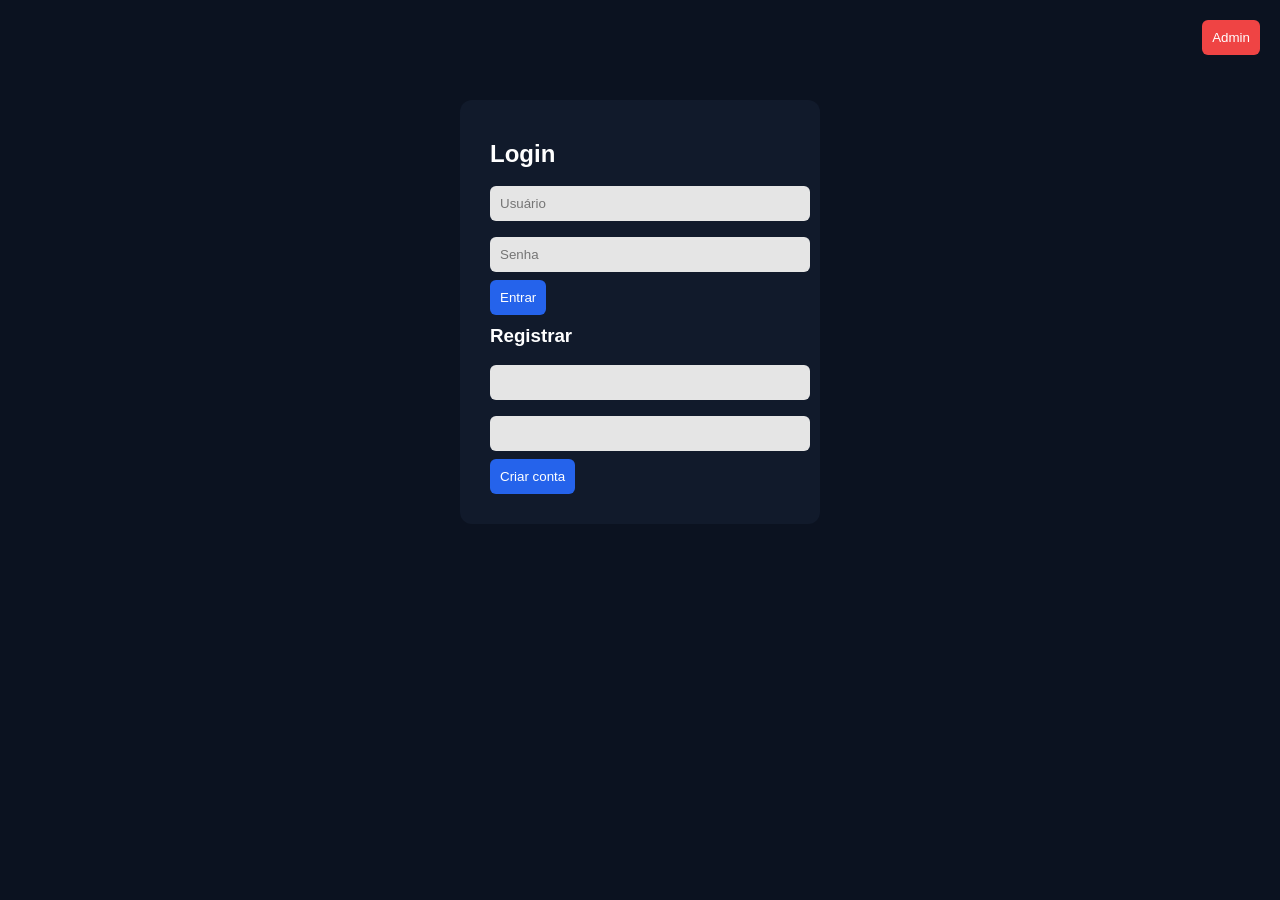
==== interclasse/interclasse/target/classes/static/index.html @ 74a8df1d "Add files via upload" ====
<!DOCTYPE html>
<html>
<head>
    <title>Login</title>
    <link rel="stylesheet" href="style.css">
</head>
<body>

<button onclick="loginAdmin()" class="admin-btn">Admin</button>

<div class="box">
    <h2>Login</h2>
    <input id="user" placeholder="Usuário">
    <input id="pass" type="password" placeholder="Senha">
    <button onclick="login()">Entrar</button>

    <h3>Registrar</h3>
    <input id="newUser">
    <input id="newPass" type="password">
    <button onclick="register()">Criar conta</button>
</div>

<script src="script.js"></script>
</body>
</html>
---- interclasse/interclasse/target/classes/static/style.css ----
body{
    margin:0;
    font-family:Arial, Helvetica, sans-serif;
    background:#0b1220;
    color:#fff;
}

h1,h2,h3{
    margin:10px 0;
}

.container{
    display:flex;
    gap:40px;
    padding:40px;
}

.box{
    background:#111a2b;
    padding:30px;
    border-radius:12px;
    width:300px;
    margin:auto;
    margin-top:100px;
}

input,select{
    width:100%;
    padding:10px;
    margin:8px 0;
    border:none;
    border-radius:6px;
    background:#e5e5e5;
    color:#000;
}

button{
    padding:10px;
    border:none;
    border-radius:6px;
    background:#2563eb;
    color:#fff;
    cursor:pointer;
}

button:hover{
    background:#1d4ed8;
}

.admin-btn{
    position:absolute;
    top:20px;
    right:20px;
    background:#ef4444;
}

.admin-btn:hover{
    background:#dc2626;
}

#times, #listaAdmin{
    background:#111a2b;
    padding:20px;
    border-radius:12px;
    min-width:300px;
}

#times div, #listaAdmin div{
    background:#1b263b;
    padding:15px;
    margin-bottom:15px;
    border-radius:8px;
}

#alunos, .alunos{
    margin-top:10px;
    font-size:14px;
}

button + button{
    margin-left:5px;
}
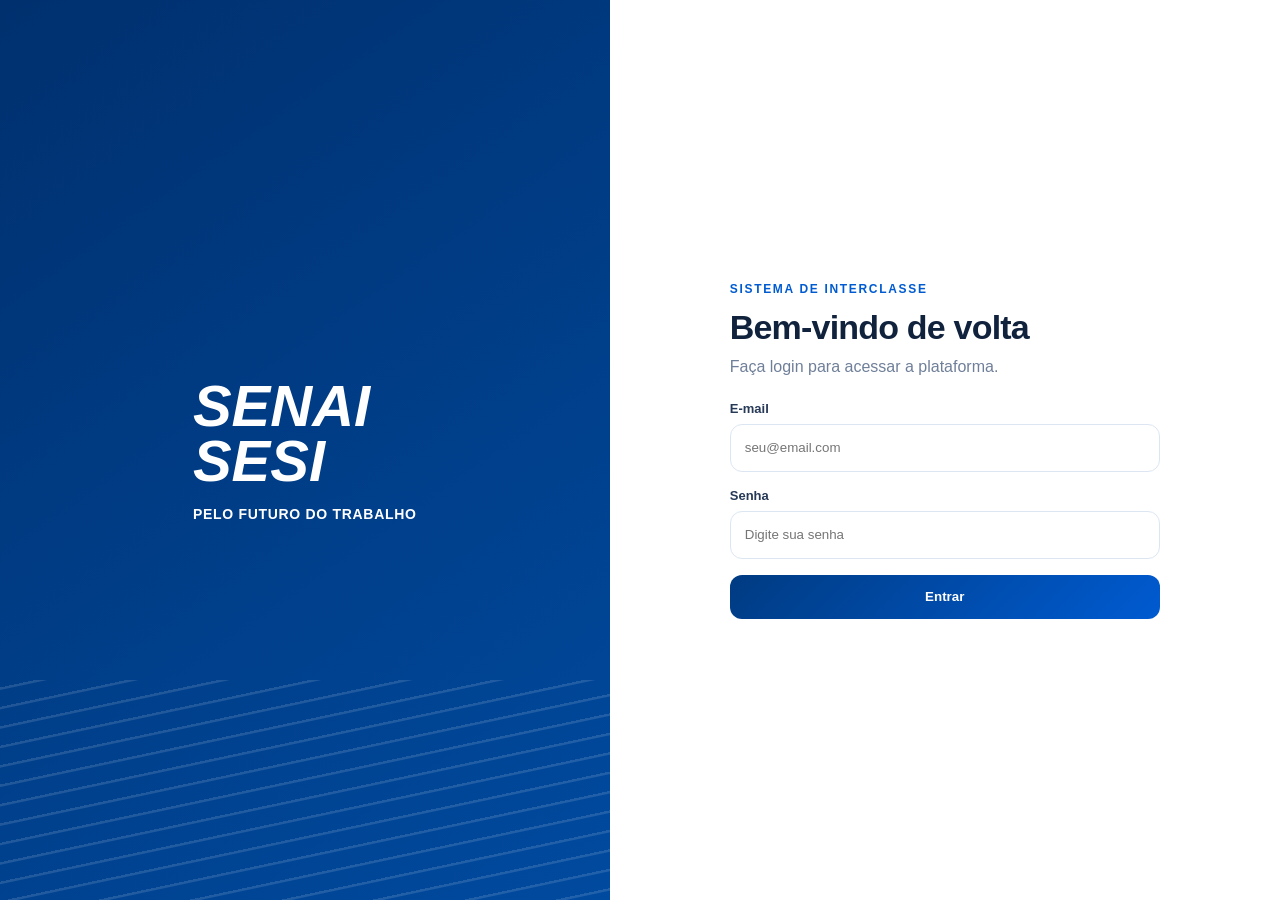
==== commit 5ab657df: "Add files via upload atualizado" ====
--- a/interclasse/interclasse/target/classes/static/index.html
+++ b/interclasse/interclasse/target/classes/static/index.html
@@ -1,25 +1,65 @@
 <!DOCTYPE html>
-<html>
+<html lang="pt-BR">
 <head>
-    <title>Login</title>
+    <meta charset="UTF-8">
+    <meta name="viewport" content="width=device-width, initial-scale=1.0">
+    <title>Login | Interclasse SENAI SESI</title>
     <link rel="stylesheet" href="style.css">
 </head>
-<body>
 
-<button onclick="loginAdmin()" class="admin-btn">Admin</button>
+<body class="login-page">
 
-<div class="box">
-    <h2>Login</h2>
-    <input id="user" placeholder="Usuário">
-    <input id="pass" type="password" placeholder="Senha">
-    <button onclick="login()">Entrar</button>
+<main class="login-shell">
 
-    <h3>Registrar</h3>
-    <input id="newUser">
-    <input id="newPass" type="password">
-    <button onclick="register()">Criar conta</button>
-</div>
+    <section class="brand-panel">
+        <div class="brand-content">
+            <div class="brand-lines">
+                SENAI<br>
+                <span>SESI</span>
+            </div>
+            <p>PELO FUTURO DO TRABALHO</p>
+        </div>
+
+        <div class="line-art"></div>
+    </section>
+
+    <section class="login-panel">
+        <div class="login-card animate-in">
+
+            <p class="eyebrow">Sistema de Interclasse</p>
+
+            <h1>Bem-vindo de volta</h1>
+
+            <p class="muted">
+                Faça login para acessar a plataforma.
+            </p>
+
+            <form class="form-grid" onsubmit="login(); return false;">
+
+                <label>
+                    E-mail
+                    <input id="user" type="email" placeholder="seu@email.com" required>
+                </label>
+
+                <label>
+                    Senha
+                    <input id="pass" type="password" placeholder="Digite sua senha" required>
+                </label>
+
+                <button class="btn primary full" type="submit">
+                    Entrar
+                </button>
+
+            </form>
+
+        </div>
+    </section>
+
+</main>
+
+<div id="toast" class="toast"></div>
 
 <script src="script.js"></script>
+
 </body>
 </html>
--- a/interclasse/interclasse/target/classes/static/style.css
+++ b/interclasse/interclasse/target/classes/static/style.css
@@ -1,82 +1,570 @@
+:root{
+  --blue:#003b82;
+  --blue2:#005bd1;
+  --dark:#10223d;
+  --bg:#f3f7fc;
+  --card:#ffffff;
+  --text:#11223d;
+  --muted:#6f7f99;
+  --line:#dce6f2;
+  --success:#16a34a;
+  --danger:#dc2626;
+  --warning:#d97706;
+  --shadow:0 20px 45px rgba(15,35,70,.10);
+}
+
+*{
+  margin:0;
+  padding:0;
+  box-sizing:border-box;
+  font-family:Inter,Segoe UI,Arial,sans-serif;
+}
+
 body{
-    margin:0;
-    font-family:Arial, Helvetica, sans-serif;
-    background:#0b1220;
-    color:#fff;
-}
-
-h1,h2,h3{
-    margin:10px 0;
-}
-
-.container{
-    display:flex;
-    gap:40px;
-    padding:40px;
-}
-
-.box{
-    background:#111a2b;
-    padding:30px;
-    border-radius:12px;
-    width:300px;
-    margin:auto;
-    margin-top:100px;
-}
-
-input,select{
-    width:100%;
-    padding:10px;
-    margin:8px 0;
-    border:none;
-    border-radius:6px;
-    background:#e5e5e5;
-    color:#000;
-}
-
-button{
-    padding:10px;
-    border:none;
-    border-radius:6px;
-    background:#2563eb;
-    color:#fff;
-    cursor:pointer;
-}
-
-button:hover{
-    background:#1d4ed8;
-}
-
-.admin-btn{
-    position:absolute;
-    top:20px;
-    right:20px;
-    background:#ef4444;
-}
-
-.admin-btn:hover{
-    background:#dc2626;
-}
-
-#times, #listaAdmin{
-    background:#111a2b;
-    padding:20px;
-    border-radius:12px;
-    min-width:300px;
-}
-
-#times div, #listaAdmin div{
-    background:#1b263b;
-    padding:15px;
-    margin-bottom:15px;
-    border-radius:8px;
-}
-
-#alunos, .alunos{
-    margin-top:10px;
-    font-size:14px;
-}
-
-button + button{
-    margin-left:5px;
+  min-height:100vh;
+  background:var(--bg);
+  color:var(--text);
+}
+
+a{
+  text-decoration:none;
+  color:inherit;
+}
+
+.login-page{
+  background:#fff;
+}
+
+.login-shell{
+  min-height:100vh;
+  display:grid;
+  grid-template-columns:1fr 1.1fr;
+}
+
+.brand-panel{
+  position:relative;
+  overflow:hidden;
+  background:linear-gradient(145deg,#00306e,#004a9f);
+  color:#fff;
+  display:flex;
+  align-items:center;
+  justify-content:center;
+}
+
+.brand-lines{
+  font-size:58px;
+  font-weight:900;
+  font-style:italic;
+  line-height:.95;
+}
+
+.brand-content p{
+  margin-top:18px;
+  font-weight:900;
+  font-size:14px;
+  letter-spacing:.7px;
+}
+
+.line-art{
+  position:absolute;
+  bottom:-40px;
+  left:0;
+  width:120%;
+  height:260px;
+  background:repeating-linear-gradient(
+    -12deg,
+    transparent 0,
+    transparent 16px,
+    rgba(255,255,255,.13) 17px,
+    rgba(255,255,255,.13) 19px
+  );
+}
+
+.login-panel{
+  display:flex;
+  align-items:center;
+  justify-content:center;
+  padding:40px;
+}
+
+.login-card{
+  width:100%;
+  max-width:430px;
+}
+
+.eyebrow{
+  color:var(--blue2);
+  font-size:12px;
+  font-weight:900;
+  text-transform:uppercase;
+  letter-spacing:.14em;
+  margin-bottom:12px;
+}
+
+h1{
+  font-size:34px;
+  letter-spacing:-.8px;
+  margin-bottom:8px;
+}
+
+.muted{
+  color:var(--muted);
+  line-height:1.5;
+}
+
+.form-grid{
+  margin-top:22px;
+  display:grid;
+  grid-template-columns:1fr 1fr;
+  gap:16px;
+}
+
+.form-grid.single{
+  grid-template-columns:1fr;
+}
+
+.login-card .form-grid{
+  grid-template-columns:1fr;
+}
+
+label{
+  font-size:13px;
+  color:#263957;
+  font-weight:800;
+}
+
+input,
+select{
+  margin-top:8px;
+  width:100%;
+  height:48px;
+  border:1px solid var(--line);
+  border-radius:12px;
+  padding:0 14px;
+  outline:none;
+  background:#fff;
+  color:var(--text);
+  transition:.2s;
+}
+
+input:focus,
+select:focus{
+  border-color:var(--blue2);
+  box-shadow:0 0 0 4px rgba(0,91,209,.12);
+}
+
+.btn{
+  min-height:44px;
+  border:0;
+  border-radius:12px;
+  padding:0 18px;
+  font-weight:900;
+  cursor:pointer;
+  transition:.2s;
+}
+
+.btn:hover{
+  transform:translateY(-1px);
+}
+
+.primary{
+  background:linear-gradient(135deg,var(--blue),var(--blue2));
+  color:#fff;
+}
+
+.ghost{
+  background:#fff;
+  border:1px solid var(--line);
+  color:var(--blue);
+}
+
+.danger{
+  background:#fee2e2;
+  color:var(--danger);
+}
+
+.warning{
+  background:#fff7ed;
+  color:var(--warning);
+}
+
+.success-btn{
+  background:#dcfce7;
+  color:#15803d;
+}
+
+.full{
+  width:100%;
+}
+
+.app-layout{
+  min-height:100vh;
+  display:grid;
+  grid-template-columns:250px 1fr;
+}
+
+.sidebar{
+  position:sticky;
+  top:0;
+  height:100vh;
+  padding:28px 18px;
+  background:linear-gradient(180deg,#00458f,#002c66);
+  color:#fff;
+  display:flex;
+  flex-direction:column;
+}
+
+.sidebar-logo{
+  font-size:28px;
+  font-weight:900;
+  font-style:italic;
+  line-height:.95;
+  margin:0 0 36px 16px;
+}
+
+.sidebar nav{
+  display:grid;
+  gap:10px;
+}
+
+.sidebar a{
+  padding:15px 16px;
+  border-radius:13px;
+  color:#eaf2ff;
+  font-weight:900;
+  transition:.2s;
+}
+
+.sidebar a:hover,
+.sidebar a.active{
+  background:rgba(255,255,255,.14);
+}
+
+.logout-link{
+  margin-top:auto;
+  border:0;
+  background:transparent;
+  color:#fff;
+  text-align:left;
+  padding:15px 16px;
+  cursor:pointer;
+  font-weight:900;
+}
+
+.main-content{
+  padding:24px;
+}
+
+.topbar{
+  height:72px;
+  background:#fff;
+  border:1px solid var(--line);
+  border-radius:20px;
+  padding:0 18px;
+  display:flex;
+  justify-content:flex-end;
+  align-items:center;
+  gap:12px;
+  box-shadow:var(--shadow);
+}
+
+.topbar span{
+  display:block;
+  color:var(--muted);
+  font-size:12px;
+  margin-top:3px;
+}
+
+.menu-btn{
+  margin-right:auto;
+  border:0;
+  background:#fff;
+  font-size:22px;
+  cursor:pointer;
+  display:none;
+}
+
+.avatar{
+  width:40px;
+  height:40px;
+  border-radius:50%;
+  background:linear-gradient(135deg,var(--blue),var(--blue2));
+  color:#fff;
+  display:grid;
+  place-items:center;
+  font-weight:900;
+}
+
+.page-head{
+  margin:32px 0 22px;
+}
+
+.stats-grid{
+  display:grid;
+  grid-template-columns:repeat(4,1fr);
+  gap:18px;
+}
+
+.stat-card{
+  position:relative;
+  background:#fff;
+  border:1px solid var(--line);
+  border-radius:20px;
+  padding:24px;
+  box-shadow:var(--shadow);
+}
+
+.stat-card span{
+  color:var(--muted);
+  font-size:13px;
+}
+
+.stat-card strong{
+  display:block;
+  margin-top:14px;
+  font-size:31px;
+}
+
+.stat-card i{
+  position:absolute;
+  right:20px;
+  top:22px;
+  width:45px;
+  height:45px;
+  border-radius:13px;
+  background:#eef5ff;
+  display:grid;
+  place-items:center;
+  font-style:normal;
+}
+
+.content-grid{
+  margin-top:18px;
+  display:grid;
+  grid-template-columns:.85fr 1.15fr;
+  gap:18px;
+}
+
+.admin-grid{
+  grid-template-columns:1fr 1fr;
+}
+
+.panel{
+  background:#fff;
+  border:1px solid var(--line);
+  border-radius:20px;
+  padding:24px;
+  box-shadow:var(--shadow);
+  margin-bottom:18px;
+}
+
+.panel-head{
+  display:flex;
+  justify-content:space-between;
+  align-items:center;
+  gap:12px;
+  margin-bottom:18px;
+}
+
+.panel-head h2{
+  font-size:21px;
+}
+
+.panel-head p{
+  color:var(--muted);
+  font-size:13px;
+  margin-top:4px;
+}
+
+.badge{
+  padding:7px 11px;
+  border-radius:999px;
+  font-size:12px;
+  font-weight:900;
+}
+
+.success{
+  background:#dcfce7;
+  color:#15803d;
+}
+
+.players-box{
+  margin-top:22px;
+  border:1px solid var(--line);
+  border-radius:18px;
+  padding:18px;
+  background:#fbfdff;
+}
+
+.players-head{
+  display:flex;
+  align-items:center;
+  justify-content:space-between;
+  gap:12px;
+  margin-bottom:12px;
+}
+
+#alunos,
+.admin-list,
+.team-list{
+  display:grid;
+  gap:12px;
+}
+
+.player-row{
+  display:grid;
+  grid-template-columns:1fr auto;
+  gap:10px;
+  align-items:center;
+}
+
+.team-card,
+.admin-card,
+.user-card,
+.sim-card{
+  border:1px solid var(--line);
+  border-radius:16px;
+  padding:16px;
+  background:#fbfdff;
+}
+
+.team-card h3,
+.admin-card h3,
+.user-card h3{
+  margin-bottom:10px;
+}
+
+.team-meta{
+  display:flex;
+  gap:8px;
+  flex-wrap:wrap;
+  margin:10px 0;
+}
+
+.team-meta span{
+  background:#eef5ff;
+  color:#164f9c;
+  border-radius:999px;
+  padding:6px 10px;
+  font-size:12px;
+  font-weight:900;
+}
+
+.actions{
+  display:flex;
+  justify-content:flex-end;
+  gap:12px;
+  margin-top:20px;
+  flex-wrap:wrap;
+}
+
+.admin-actions{
+  display:flex;
+  gap:10px;
+  flex-wrap:wrap;
+  margin-top:14px;
+}
+
+.user-top{
+  display:flex;
+  justify-content:space-between;
+  gap:12px;
+  align-items:flex-start;
+}
+
+.status-ok{
+  background:#dcfce7;
+  color:#15803d;
+}
+
+.status-ban{
+  background:#fee2e2;
+  color:#dc2626;
+}
+
+.simulation-box{
+  display:grid;
+  gap:12px;
+  margin-top:18px;
+}
+
+.sim-card strong{
+  display:block;
+  margin-bottom:6px;
+}
+
+.toast{
+  position:fixed;
+  right:22px;
+  bottom:22px;
+  background:#10233f;
+  color:#fff;
+  padding:14px 18px;
+  border-radius:14px;
+  opacity:0;
+  pointer-events:none;
+  transform:translateY(12px);
+  transition:.25s;
+  z-index:99;
+}
+
+.toast.show{
+  opacity:1;
+  transform:translateY(0);
+}
+
+.animate-in{
+  animation:fadeUp .55s ease both;
+}
+
+.delay-1{animation-delay:.08s}
+.delay-2{animation-delay:.16s}
+.delay-3{animation-delay:.24s}
+
+@keyframes fadeUp{
+  from{
+    opacity:0;
+    transform:translateY(18px);
+  }
+  to{
+    opacity:1;
+    transform:translateY(0);
+  }
+}
+
+@media(max-width:900px){
+  .login-shell{
+    grid-template-columns:1fr;
+  }
+
+  .brand-panel{
+    display:none;
+  }
+
+  .app-layout{
+    grid-template-columns:1fr;
+  }
+
+  .sidebar{
+    position:fixed;
+    z-index:50;
+    width:250px;
+    transform:translateX(-100%);
+    transition:.25s;
+  }
+
+  .sidebar.open{
+    transform:translateX(0);
+  }
+
+  .menu-btn{
+    display:block;
+  }
+
+  .stats-grid,
+  .content-grid,
+  .admin-grid,
+  .form-grid{
+    grid-template-columns:1fr;
+  }
 }
